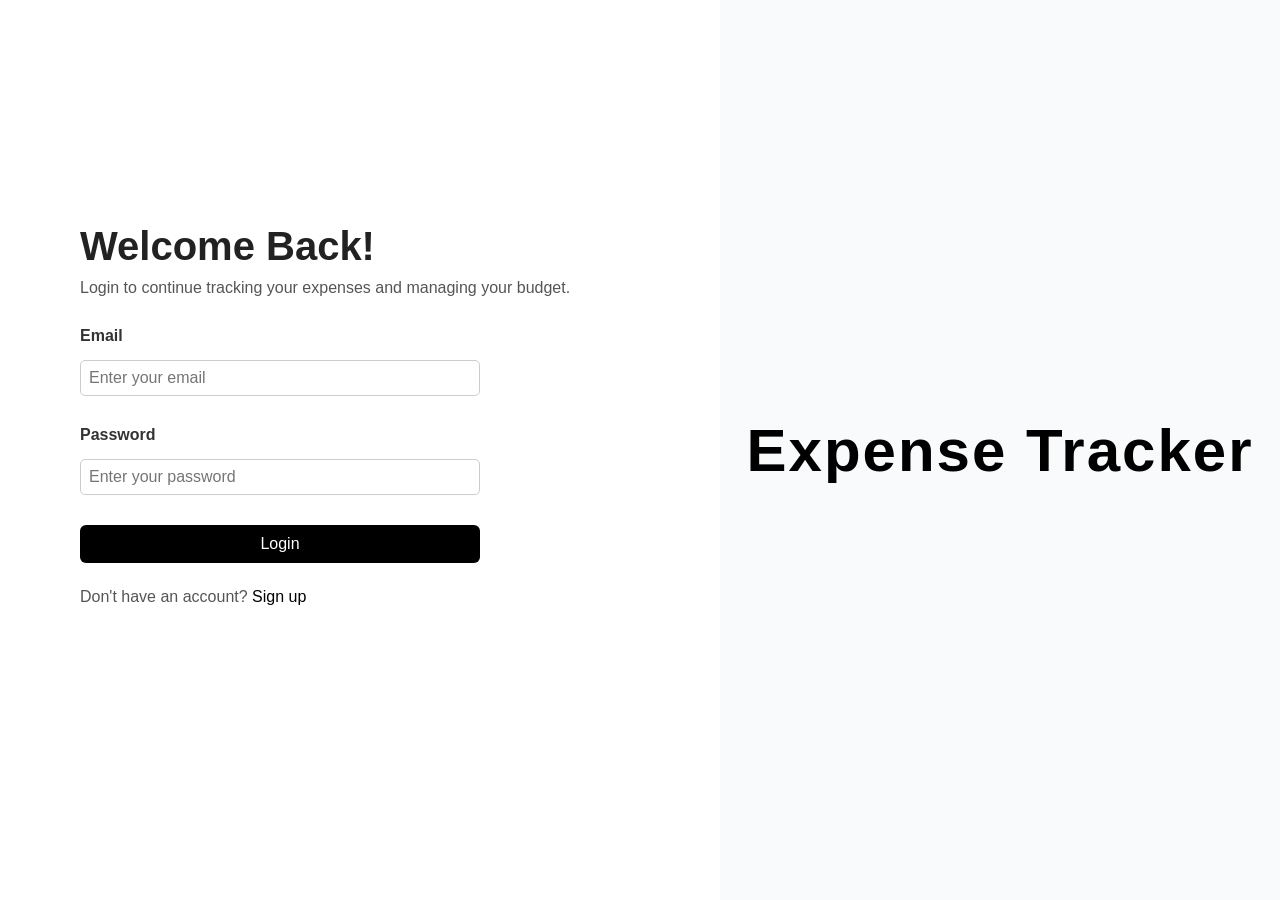
==== dashboard.html @ cee21385 "Initial stable version of Spend Smart" ====
<!DOCTYPE html>
<html lang="en">
<head>
    <meta charset="UTF-8">
    <meta name="viewport" content="width=device-width, initial-scale=1.0">
    <title>Expense Tracker - Multi User</title>
    <link href="https://cdnjs.cloudflare.com/ajax/libs/font-awesome/6.4.0/css/all.min.css" rel="stylesheet">
    <link rel="stylesheet" href="css/style.css">
    <link rel="stylesheet" href="css/dark.css">
    <link rel="stylesheet" href="css/search.css">
    <link rel="stylesheet" href="css/transactions.css">
</head>
<body>
    <div class="header">
        <div class="header-profile" id="headerProfile">

    

    <div class="profile-details">

        <h3 id="profileNameDisplay">
            Your Name
        </h3>

        <p id="profileEmailDisplay">
            email@example.com
        </p>

    </div>

    <button
        class="profile-edit-btn"
        onclick="openProfileModal()">

        <i class="fas fa-user-edit"></i>

    </button>

</div>
        <h1>Spend Smart</h1>
        <div class="header-controls">
            <div class="dropdown">Daily <i class="fas fa-chevron-down"></i></div>
            <div class="date-picker">
                <i class="fas fa-calendar"></i>
                <span id="todayDate"></span>
            </div>
            <button class="export-btn" id ="exportBtn">
                <i class="fas fa-download"></i>
                Export
            </button>
        </div>
    </div>
    <div class="main-content">
        <div class="dashboard-grid">
            <div class="card">
                <div class="card-header">
                    <h3 class="card-title">Monthly Income</h3>
                    <button class="card-menu"><i class="fas fa-ellipsis-h"></i></button>
                </div>
                <div class="amount income-amount">₹0.00</div>
                <div class="change"><i class="fas fa-arrow-up"></i> 0 % vs Last month</div>
            </div>
            <div class="card">
                <div class="card-header">
                    <h3 class="card-title">Monthly Expenses</h3>
                    <button class="card-menu"><i class="fas fa-ellipsis-h"></i></button>
                </div>
                <div class="amount expense-amount">₹0.00</div>
                <div class="change"><i class="fas fa-arrow-up"></i> 0 % vs Last month</div>
            </div>
        </div>
        <div class="chart-section">
            <div class="card">
                <div class="card-header">
                    <h3 class="card-title">Overview</h3>
                    <div style="display: flex; gap: 1rem;">
                        <select class="dropdown" id="yearlyDropdown">
                            <option value="yearly">Yearly</option>
                            <option value="monthly">Monthly</option>
                            <option value="weekly">Weekly</option>
                        </select>
                    </div>
                </div>
                <div class="chart-container" id="monthlyBarChart"></div>
                <div class="chart-labels">
                    <span>Jan</span><span>Feb</span><span>Mar</span><span>Apr</span><span>May</span><span>Jun</span>
                    <span>Jul</span><span>Aug</span><span>Sep</span><span>Oct</span><span>Nov</span><span>Dec</span>
                </div>
            </div>
            <div class="card">
                <div class="card-header">
                    <h3 class="card-title">All Expenses</h3>
                    <button class="card-menu"><i class="fas fa-ellipsis-h"></i></button>
                </div>
                <div style="font-size: 0.95rem; color: #6b7280; margin-bottom: 1rem;">Spending breakdown by category</div>
                <div class="total-expenses" id="totalExpenses" style="font-size: 2.5rem; font-weight: 800; color: #1e293b; margin-bottom: 1rem;">₹0.00</div>
                <div class="period-tabs" style="display: flex; gap: 2rem; margin-bottom: 1rem;">
                    <span class="period-tab" id="dailyTab">Daily</span>
                    <span class="period-tab" id="weeklyTab">Weekly</span>
                    <span class="period-tab active" id="monthlyTab">Monthly</span>
                </div>
                <div class="period-amounts" style="display: flex; justify-content: space-between; color: #6b7280; font-size: 1.1rem; font-weight: 600; margin-bottom: 0.2rem;">
                    <span>Daily</span>
                    <span>Weekly</span>
                    <span>Monthly</span>
                </div>
                <div class="period-values" id="periodValues" style="display: flex; justify-content: space-between; font-size: 1.3rem; font-weight: 700; margin-bottom: 1rem;">
                    <span>₹0</span>
                    <span>₹0</span>
                    <span>₹0</span>
                </div>
                <div class="color-bar" style="height: 6px; background: linear-gradient(to right, #ea580c, #f59e0b, #eab308, #10b981); border-radius: 3px; margin-bottom: 1rem;"></div>
                <ul class="expense-categories" id="expenseCategories" style="list-style: none;"></ul>
            </div>
        </div>
        <div class="card transactions-section">
            <div class="card-header transaction-header">
                <h3 class="card-title">Recent Transactions</h3>
                <input
                    type="text"
                    id="searchTransaction"
                    class="search-box"
                    placeholder="🔍 Search transactions">

            </div>
            <table class="transactions-table">
                <thead>
                    <tr>
                        <th onclick="sortTransactions('date')">📅Date <i class="fas fa-sort"></i></th>
                        <th onclick="sortTransactions('category')">🍔Category <i class="fas fa-sort"></i></th>
                        <th onclick="sortTransactions('amount')">💰Amount <i class="fas fa-sort"></i></th>
                        <th>Status</th>
                        <th>Action</th>
                    </tr>
                </thead>
                <tbody></tbody>
            </table>
        </div>
    </div>
    <div class="add-buttons">
        <button class="fab fab-income" onclick="openIncomeModal()" title="Add Income">
            <i class="fas fa-plus"></i>
        </button>
        <button class="fab fab-expense" onclick="openExpenseModal()" title="Add Expense">
            <i class="fas fa-minus"></i>
        </button>
    </div>

    <!-- Income Modal -->
    <div id="incomeModal" class="modal">
        <div class="modal-content">
            <div class="modal-header">
                <h2 class="modal-title">Add Income</h2>
                <button class="close-btn" onclick="closeModal('incomeModal')">&times;</button>
            </div>
            <div class="modal-body">
                <form id="incomeForm">
                    <div class="form-group">
                        <label class="form-label">Amount</label>
                        <input type="number" class="form-input" id="incomeAmount" placeholder="Enter amount" required>
                    </div>
                    <div class="form-group">
                        <label class="form-label">Category</label>
                        <select class="form-select" id="incomeCategory" required>
                            <option value="">Select category</option>
                            <option value="scholarship">Scholarship</option>
                            <option value="parttime">Part Time Job</option>
                            <option value="pocket">Pocket Money</option>
                            <option value="investment">Investment</option>
                            <option value="other">Other</option>
                        </select>
                    </div>
                    <div class="form-group">
                        <label class="form-label">Description</label>
                        <input type="text" class="form-input" id="incomeDescription" placeholder="Enter description">
                    </div>
                    <div class="form-group">
                        <label class="form-label">Date</label>
                        <input type="date" class="form-input" id="incomeDate" required>
                    </div>
                </form>
            </div>
            <div class="modal-footer">
                <button class="btn btn-secondary" onclick="closeModal('incomeModal')">Cancel</button>
                <button class="btn btn-primary" onclick="addIncome()">Add Income</button>
            </div>
        </div>
    </div>
    <!-- Expense Modal -->
    <div id="expenseModal" class="modal">
        <div class="modal-content">
            <div class="modal-header">
                <h2 class="modal-title">Add Expense</h2>
                <button class="close-btn" onclick="closeModal('expenseModal')">&times;</button>
            </div>
            <div class="modal-body">
                <form id="expenseForm">
                    <div class="form-group">
                        <label class="form-label">Amount</label>
                        <input type="number" class="form-input" id="expenseAmount" placeholder="Enter amount" required>
                    </div>
                    <div class="form-group">
                        <label class="form-label">Category</label>
                        <select class="form-select" id="expenseCategory" required>
                            <option value="">Select category</option>
                            <option value="food">Food & Health</option>
                            <option value="entertainment">Entertainment</option>
                            <option value="shopping">Shopping</option>
                            <option value="investment">Investment</option>
                            <option value="transport">Transport</option>
                            <option value="utilities">Utilities</option>
                            <option value="other">Other</option>
                        </select>
                    </div>
                    <div class="form-group">
                        <label class="form-label">Description</label>
                        <input type="text" class="form-input" id="expenseDescription" placeholder="Enter description">
                    </div>
                    <div class="form-group">
                        <label class="form-label">Date</label>
                        <input type="date" class="form-input" id="expenseDate" required>
                    </div>
                </form>
            </div>
            <div class="modal-footer">
                <button class="btn btn-secondary" onclick="closeModal('expenseModal')">Cancel</button>
                <button class="btn btn-primary" onclick="addExpense()">Add Expense</button>
            </div>
        </div>
    </div>
    
    <!-- Account Modal -->
<div id="profileModal" class="modal">
    <div class="modal-content account-modal">

        <div class="modal-header">
            <h2 class="modal-title">Account</h2>

            <button
                class="close-btn"
                onclick="closeModal('profileModal')">
                &times;
            </button>
        </div>

        <div class="account-body">

            <h3 id="accountName">Your Name</h3>

            <p id="accountEmail">
                email@example.com
            </p>

            <button
                class="logout-btn"
                onclick="logoutUser()">

                <i class="fas fa-sign-out-alt"></i>
                Logout

            </button>

        </div>

    </div>
</div>
    <div id="chartTooltip" class="chart-tooltip" style="display:none; position:absolute; z-index:1002;"></div>
    <script src="js/script.js"></script>
    <script src="js/search.js"></script>
    <script src="js/transactions.js"></script>
    <script src="js/theme.js"></script>
    <script src="js/export.js"></script>
    <script src="js/auth.js"></script>
</body>
</html>
---- css/style.css ----
* {
    margin: 0;
    padding: 0;
    box-sizing: border-box;
}

body {
    font-family: -apple-system, BlinkMacSystemFont, 'Segoe UI', Roboto, sans-serif;
    background: #f8fafc;
    color: #1e293b;
    line-height: 1.5;
}

/* Header */
.header {
    position: relative;
    background: white;
    padding: 1.5rem 2rem;
    border-bottom: 1px solid #e2e8f0;
    display: flex;
    justify-content: center;
    align-items: center;
    min-height: 80px;
}

.header h1 {
    font-size: 1.5rem;
    font-weight: 600;
    color: #1e293b;
}

.header-controls {
    display: flex;
    gap: 1rem;
    align-items: center;
    position: absolute;
    right: 2rem;
    top: 50%;
    transform: translateY(-50%);
}

.dropdown {
    position: relative;
    background: white;
    border: 1px solid #d1d5db;
    border-radius: 8px;
    padding: 0.5rem 1rem;
    font-size: 0.875rem;
    cursor: pointer;
}

.date-picker {
    background: white;
    border: 1px solid #d1d5db;
    border-radius: 8px;
    padding: 0.5rem 1rem;
    font-size: 0.875rem;
    display: flex;
    align-items: center;
    gap: 0.5rem;
}

.export-btn {
    background: #0c61ea;
    color: white;
    border: none;
    border-radius: 8px;
    padding: 0.5rem 1rem;
    font-size: 0.875rem;
    cursor: pointer;
    display: flex;
    align-items: center;
    gap: 0.5rem;
}

/* Profile Top Left */
.header-profile {
    display: flex;
    align-items: center;
    position: absolute;
    top: 50%;
    left: 2rem;
    transform: translateY(-50%);
    z-index: 1011;
    background: white;
    border-radius: 8px;
    box-shadow: 0 2px 8px rgba(0,0,0,0.10);
    padding: 0.5rem 1rem;
}
@media (max-width: 1024px) {
    .header {
        flex-direction: column;
        gap: 1rem;
        padding: 1rem;
        min-height: auto;
    }
    .header-profile {
        position: static;
        transform: none;
        margin-bottom: 0.5rem;
    }
    .header-controls {
        position: static;
        transform: none;
    }
}
@media (max-width: 768px) {
    .header-controls {
        flex-wrap: wrap;
        justify-content: center;
    }
}
.profile-edit-btn {
    background: none;
    border: none;
    margin-left: 1rem;
    font-weight: 500;
    color: #0c61ea;
    cursor: pointer;
    font-size: 1rem;
}
.profile-edit-btn:hover {
    text-decoration: underline;
    color: #074bbf;
}

/* Main Dashboard */
.main-content {
    padding: 2rem;
    max-width: 1400px;
    margin: 0 auto;
}

/* Layout - Cards Grid */
.dashboard-grid {
    display: grid;
    grid-template-columns: 1fr 1fr;
    gap: 2rem;
    margin-bottom: 2rem;
}
.card {
    background: white;
    border-radius: 12px;
    padding: 1.5rem;
    box-shadow: 0 1px 3px rgba(0,0,0,0.1);
}
.card-header {
    display: flex;
    justify-content: space-between;
    align-items: center;
    margin-bottom: 1rem;
}
.card-title {
    font-size: 1rem;
    font-weight: 600;
    color: #374151;
}
.card-menu {
    background: none;
    border: none;
    color: #9ca3af;
    cursor: pointer;
    padding: 0.25rem;
}
.amount {
    font-size: 2rem;
    font-weight: 700;
    margin-bottom: 0.5rem;
}
.income-amount,
.expense-amount {
    color: #1e293b;
}
.change {
    font-size: 0.875rem;
    color: #10b981;
    display: flex;
    align-items: center;
    gap: 0.25rem;
}

/* Chart Section ~ Responsive */
.chart-section {
    grid-column: 1 / -1;
    display: grid;
    grid-template-columns: 2fr 1fr;
    gap: 2rem;
}
@media (max-width: 1200px) {
    .chart-section { grid-template-columns: 1fr; }
}
@media (max-width: 768px) {
    .dashboard-grid { grid-template-columns: 1fr; }
    .main-content { padding: 1rem; }
}

/* Bar Chart */
.chart-container {
    height: 300px;
    position: relative;
    display: flex;
    align-items: end;
    justify-content: space-between;
    padding: 1rem;
    background: #f8fafc;
    border-radius: 8px;
    margin-top: 1rem;
    gap: 8px;
}
.month-bar {
    flex: 1;
    max-width: 50px;
    display: flex;
    flex-direction: column;
    justify-content: flex-end;
    align-items: center;
    position: relative;
    cursor: pointer;
}
.month-bar-income {
    background: #10b981;
    border-radius: 4px 4px 0 0;
    width: 100%;
}
.month-bar-expense {
    background: #ea580c;
    border-radius: 0 0 4px 4px;
    width: 100%;
}

/* Chart Labels - Fixed Spacing */
.chart-labels {
    display: flex;
    justify-content: space-between;
    margin-top: 1rem;
    font-size: 0.75rem;
    color: #6b7280;
    gap: 8px;
}
.chart-labels span {
    flex: 1;
    text-align: center;
    max-width: 50px;
}

/* Chart Tooltip */
.chart-tooltip {
    background: #fff;
    border-radius: 8px;
    box-shadow: 0 2px 8px rgba(0,0,0,0.10);
    padding: 0.75rem 1.25rem;
    min-width: 120px;
    font-size: 1rem;
    border: 1px solid #eee;
}
.chart-tooltip .month-label { font-weight:600;color:#222; }
.chart-tooltip .income-label { color:#10b981; }
.chart-tooltip .expense-label { color:#ea580c; }

/* All Expenses Section */
.total-expenses {
    font-size: 2.5rem;
    font-weight: 800;
    color: #1e293b;
}
.period-tabs {
    display: flex;
    gap: 2rem;
    font-size: 1.1rem;
}
.period-tab {
    color: #6b7280;
    cursor: pointer;
    font-size: 1.1rem;
    transition: color 0.2s;
}
.period-tab.active {
    color: #1e293b;
    font-weight: 700;
    border-bottom: 2px solid #1e293b;
}
.period-amounts {
    display: flex;
    justify-content: space-between;
    margin-bottom: 1rem;
    font-size: 0.875rem;
    color: #6b7280;
}
.period-values {
    display: flex;
    justify-content: space-between;
    font-size: 1.3rem;
    font-weight: 700;
    margin-bottom: 1rem;
}
.color-bar {
    height: 6px;
    border-radius: 3px;
    background: linear-gradient(to right, #ea580c, #f59e0b, #eab308, #10b981);
    margin-bottom: 1rem;
}
.expense-categories {
    list-style: none;
}
.expense-category {
    display: flex;
    justify-content: space-between;
    align-items: center;
    padding: 0.4rem 0;
    font-size: 1.1rem;
}
.category-dot {
    width: 10px;
    height: 10px;
    border-radius: 50%;
    display: inline-block;
    margin-right: 8px;
}
.dot-food { background: #ea580c; }
.dot-entertainment { background: #f59e0b; }
.dot-shopping { background: #eab308; }
.dot-investment { background: #10b981; }
.dot-transport { background: #06b6d4; }
.dot-utilities { background: #8b5cf6; }
.dot-other { background: #6b7280; }

/* Transactions Table */
.transactions-section { grid-column: 1 / -1; }
.filters {
    display: flex;
    gap: 1rem;
}
.filter-btn {
    background: white;
    border: 1px solid #d1d5db;
    border-radius: 8px;
    padding: 0.5rem 1rem;
    font-size: 0.875rem;
    cursor: pointer;
    display: flex;
    align-items: center;
    gap: 0.5rem;
}

.status-success {
    background: #dcfce7;
    color: #16a34a;
    padding: 0.25rem 0.75rem;
    border-radius: 12px;
    font-size: 0.75rem;
    font-weight: 600;
}
.action-btn {
    background: none;
    border: none;
    color: #6b7280;
    cursor: pointer;
    padding: 0.25rem;
}

/* Modals */
.modal {
    display: none;
    position: fixed;
    top: 0; left: 0;
    width: 100%; height: 100%;
    background: rgba(0,0,0,0.5);
    z-index: 1000;
    animation: fadeIn 0.3s ease;
}
.modal-content {
    background: white;
    border-radius: 12px;
    width: 500px;
    max-width: 90vw;
    position: absolute;
    top: 50%;
    left: 50%;
    transform: translate(-50%, -50%);
    animation: slideIn 0.3s ease;
}
.modal-header {
    padding: 1.5rem;
    border-bottom: 1px solid #e5e7eb;
    display: flex;
    justify-content: space-between;
    align-items: center;
}
.modal-title { font-size: 1.25rem; font-weight: 600; }
.close-btn {
    background: none;
    border: none;
    font-size: 1.5rem;
    color: #6b7280;
    cursor: pointer;
    padding: 0.25rem;
}
.modal-body { padding: 1.5rem; }
.form-group { margin-bottom: 1rem; }
.form-label {
    display: block;
    margin-bottom: 0.5rem;
    font-weight: 600;
    color: #374151;
}
.form-input, .form-select {
    width: 100%;
    padding: 0.75rem;
    border: 1px solid #d1d5db;
    border-radius: 8px;
    font-size: 1rem;
    background: white;
}
.modal-footer {
    padding: 1.5rem;
    border-top: 1px solid #e5e7eb;
    display: flex;
    justify-content: end;
    gap: 1rem;
}
.btn {
    padding: 0.75rem 1.5rem;
    border-radius: 8px;
    font-size: 0.875rem;
    font-weight: 600;
    cursor: pointer;
    border: none;
}
.btn-primary { background: #3b82f6; color: white; }
.btn-secondary { background: #f3f4f6; color: #374151; }

/* Floating Buttons */
.add-buttons {
    position: fixed;
    bottom: 2rem;
    right: 2rem;
    display: flex;
    flex-direction: column;
    gap: 1rem;
    z-index: 999;
}
.fab {
    width: 56px;
    height: 56px;
    border-radius: 50%;
    border: none;
    cursor: pointer;
    display: flex;
    align-items: center;
    justify-content: center;
    font-size: 1.5rem;
    color: white;
    box-shadow: 0 4px 12px rgba(0,0,0,0.15);
    transition: transform 0.2s;
}
.fab:hover {
    transform: scale(1.1);
}
.fab-income { background: #10b981; }
.fab-expense { background: #ef4444; }

/* Animations */
@keyframes fadeIn { 
    from { opacity: 0; } 
    to { opacity: 1; } 
}

@keyframes slideIn { 
    from { transform: translate(-50%, -60%); opacity: 0; } 
    to { transform: translate(-50%, -50%); opacity: 1; } 
}

@keyframes slideInRight { 
    from { transform: translateX(100%); opacity: 0; } 
    to { transform: translateX(0); opacity: 1; } 
}

@keyframes slideOutRight { 
    from { transform: translateX(0); opacity: 1; } 
    to { transform: translateX(100%); opacity: 0; } 
}
/* Account Modal */

.account-modal {
    max-width: 420px;
}

.account-body {
    padding: 2rem;
    text-align: center;
}

.account-body h3 {
    font-size: 1.4rem;
    margin-bottom: 0.4rem;
    color: #1e293b;
}

.account-body p {
    color: #6b7280;
    margin-bottom: 1.8rem;
}

.logout-btn {
    width: 100%;
    padding: 0.75rem 1rem;
    border: none;
    border-radius: 8px;
    background: #ef4444;
    color: white;
    font-size: 0.95rem;
    font-weight: 600;
    cursor: pointer;
    transition: 0.2s;
}

.logout-btn:hover {
    background: #dc2626;
}
---- css/dark.css ----
:root{
    --bg:#f8fafc;
    --card:#ffffff;
    --text:#1e293b;
    --border:#e2e8f0;
    --primary:#2563eb;
}

body.dark{
    --bg:#0f172a;
    --card:#1e293b;
    --text:#f8fafc;
    --border:#334155;
    --primary:#60a5fa;
}

body{
    background:var(--bg);
    color:var(--text);
    transition:0.35s ease;
}

.header,
.card,
.container,
.left-section,
.right-section,
.modal-content{
    transition:0.35s ease;
}

body.dark .header,
body.dark .card,
body.dark .container,
body.dark .left-section,
body.dark .right-section,
body.dark .modal-content{
    background:var(--card);
    color:var(--text);
}

body.dark input,
body.dark select{
    background:#334155;
    color:white;
    border:1px solid #475569;
}

.theme-btn{
    width:42px;
    height:42px;
    border:none;
    border-radius:50%;
    cursor:pointer;
    background:var(--primary);
    color:white;
    font-size:18px;
    transition:.3s;
}

.theme-btn:hover{
    transform:rotate(180deg) scale(1.08);
}
---- css/search.css ----
/* Search Bar */

.transaction-header{

    display:flex;

    justify-content:space-between;

    align-items:center;

    gap:20px;

    margin-bottom:20px;

}

.search-box{

    width:260px;

    padding:10px 14px;

    border:1px solid #d1d5db;

    border-radius:8px;

    font-size:14px;

    outline:none;

    transition:.3s;

}

.search-box:focus{

    border-color:#2563eb;

    box-shadow:0 0 0 3px rgba(37,99,235,.15);

}

@media(max-width:768px){

    .transaction-header{

        flex-direction:column;

        align-items:stretch;

    }

    .search-box{

        width:100%;

    }

}
---- css/transactions.css ----
/* ==========================
   Transaction Table
========================== */

.transactions-table {
    width: 100%;
    border-collapse: separate;
    border-spacing: 0 10px;
}

.transactions-table tbody tr {
    background: #ffffff;
    transition: all 0.25s ease;
}

.transactions-table tbody tr:hover {
    transform: translateY(-2px);
    box-shadow: 0 6px 16px rgba(0, 0, 0, 0.08);
}

.transactions-table th {
    text-align: left;
    padding: 16px;
    font-size: 14px;
    font-weight: 700;
    color: #374151;
    text-transform: uppercase;
    letter-spacing: 0.5px;
    border-bottom: 2px solid #e5e7eb;
}

.transactions-table td {
    padding: 16px;
    vertical-align: middle;
}

/* Status */

.status-success {
    background: #dcfce7;
    color: #16a34a;
    padding: 0.25rem 0.75rem;
    border-radius: 12px;
    font-size: 0.75rem;
    font-weight: 600;
}

/* Action Buttons */

.action-btn {
    width: 34px;
    height: 34px;
    border: none;
    border-radius: 8px;
    cursor: pointer;
    transition: 0.25s;
    margin-right: 6px;
    color: white;
}

.edit-btn {
    background: #2563eb;
}

.edit-btn:hover {
    background: #1d4ed8;
    transform: translateY(-2px);
}

.delete-btn {
    background: #dc2626;
}

.delete-btn:hover {
    background: #b91c1c;
    transform: translateY(-2px);
}
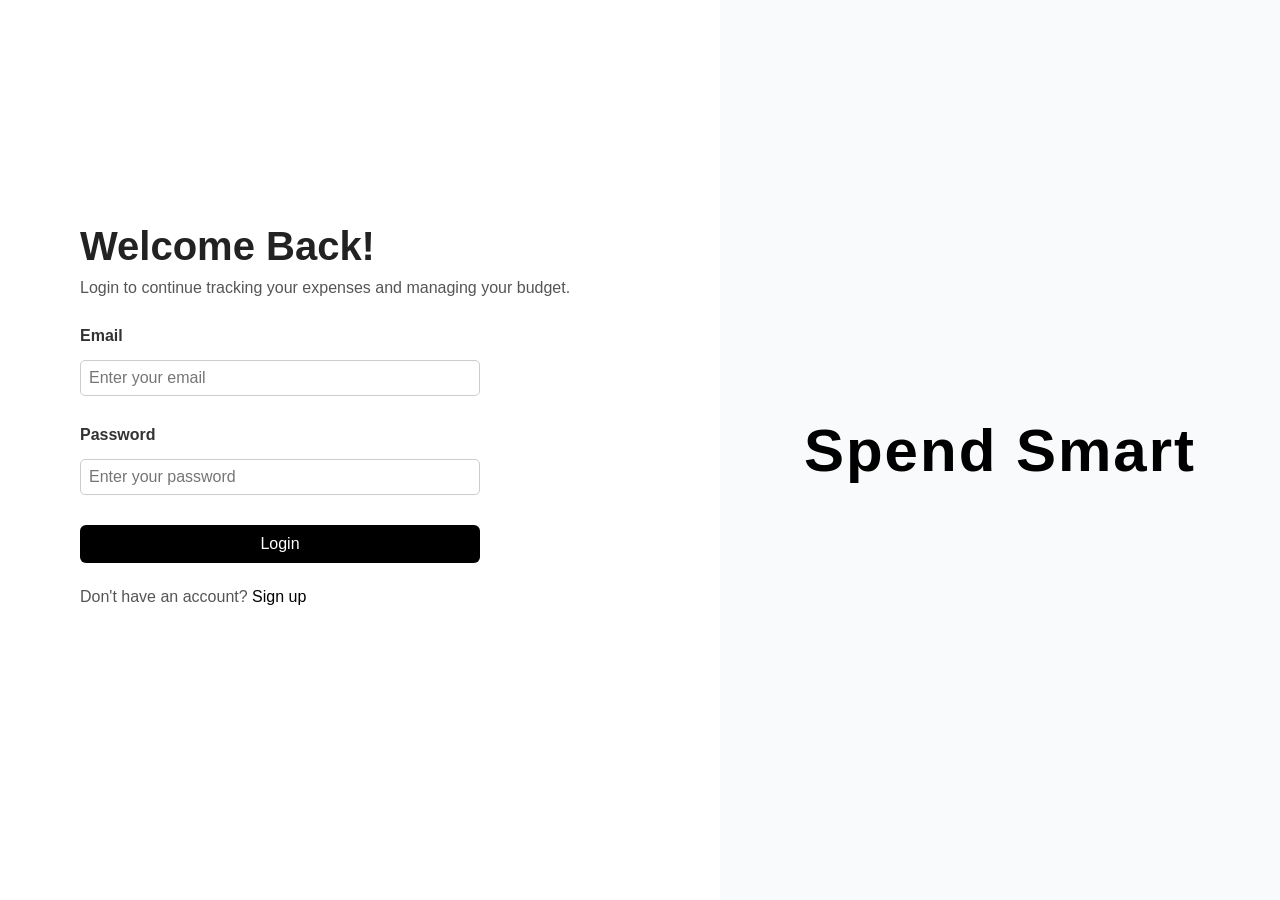
==== commit 94499cf2: "Force refresh of dashboard script" ====
--- a/dashboard.html
+++ b/dashboard.html
@@ -265,7 +265,7 @@
     </div>
 </div>
     <div id="chartTooltip" class="chart-tooltip" style="display:none; position:absolute; z-index:1002;"></div>
-    <script src="js/script.js"></script>
+    <script src="js/script.js?v=2"></script>
     <script src="js/search.js"></script>
     <script src="js/transactions.js"></script>
     <script src="js/theme.js"></script>
